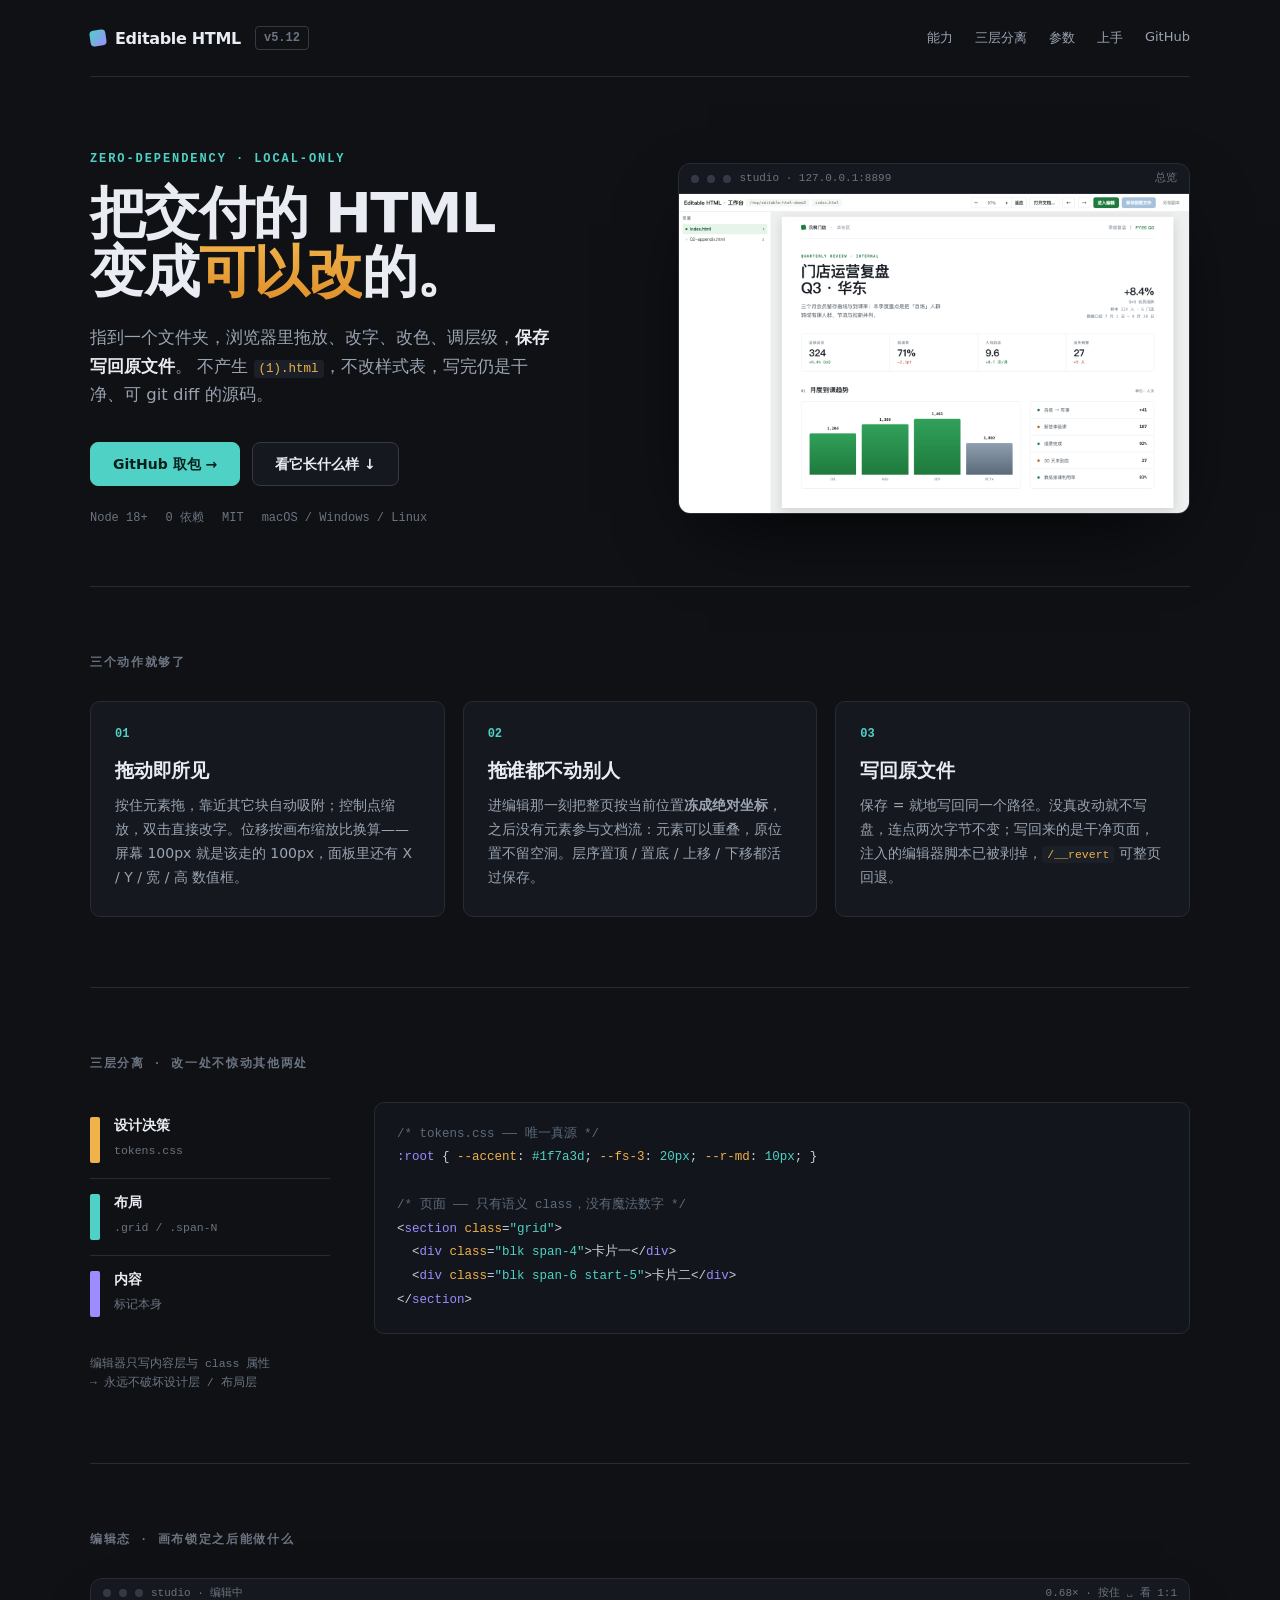
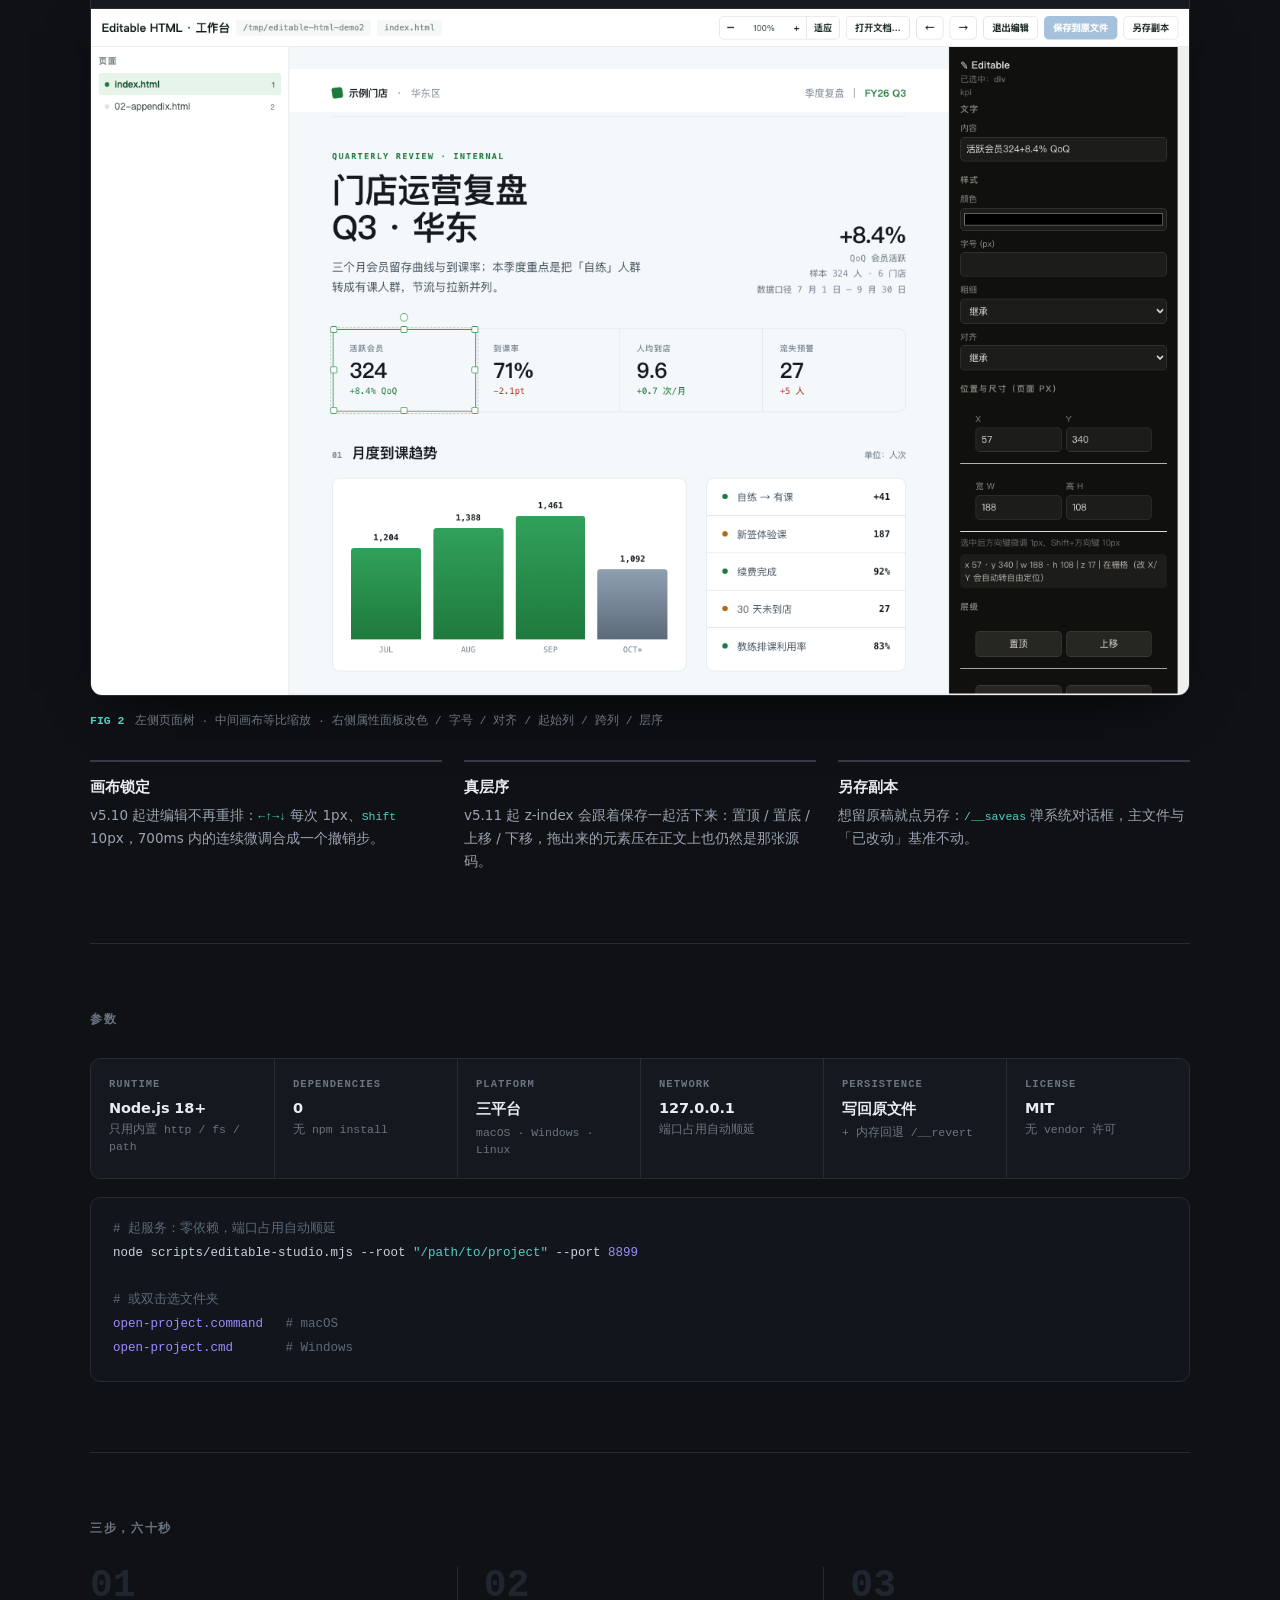
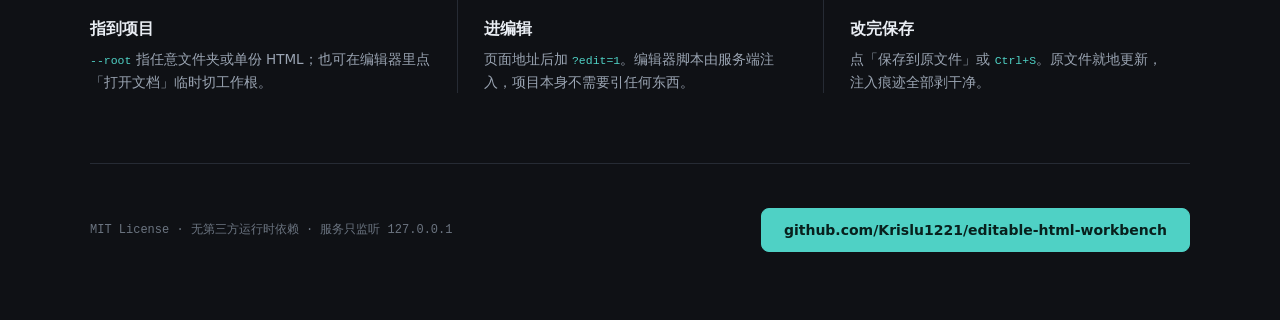
==== demo/index.html @ aa082f36 "fix(v5.12): measure the frozen canvas by its content, not its collapsed box Two bugs that only show " ====
<!DOCTYPE html>
<html lang="zh-CN">
<head>
<meta charset="utf-8">
<meta name="viewport" content="width=device-width,initial-scale=1">
<title>Editable HTML 工作台 · 交付物不应该只能由作者改</title>
<meta name="description" content="指向任意项目文件夹，在浏览器里拖动 / 改字 / 改色 / 调层级，保存就地写回原文件。零依赖，只监听 127.0.0.1。">
<style>
  :root{
    --bg:#0f1115; --bg2:#15181e; --line:#262b34; --line2:#343a45;
    --ink:#e9edf3; --ink2:#9aa4b2; --ink3:#6b7480;
    --cy:#4fd1c5; --am:#f0b24a; --vi:#9d8cff;
    --mono:ui-monospace,SFMono-Regular,"SF Mono",Menlo,Consolas,monospace;
    --sans:"PingFang SC","Hiragino Sans GB","Microsoft YaHei",system-ui,sans-serif;
  }
  *{box-sizing:border-box}
  html,body{margin:0;background:var(--bg);color:var(--ink);font-family:var(--sans);-webkit-font-smoothing:antialiased}
  .wrap{max-width:1180px;margin:0 auto;padding:0 40px}
  a{color:inherit}

  .top{display:flex;align-items:center;gap:14px;padding:26px 0;border-bottom:1px solid var(--line)}
  .logo{display:flex;align-items:center;gap:9px;font-weight:800;letter-spacing:-.02em}
  .logo i{width:16px;height:16px;border-radius:4px;background:linear-gradient(135deg,var(--cy),var(--vi));display:block;transform:rotate(-8deg)}
  .tag{font:600 12px/1 var(--mono);color:var(--ink3);border:1px solid var(--line2);padding:5px 8px;border-radius:4px}
  .top .sp{flex:1}
  .top nav{display:flex;gap:22px;font-size:13px;color:var(--ink2)}
  .top nav a{text-decoration:none}
  .top nav a:hover{color:var(--ink)}

  .hero{padding:76px 0 62px;display:grid;grid-template-columns:1.02fr .98fr;gap:56px;align-items:center}
  .kicker{font:600 12px/1 var(--mono);color:var(--cy);letter-spacing:.16em;text-transform:uppercase}
  h1{font-size:56px;line-height:1.06;letter-spacing:-.03em;margin:18px 0 22px;font-weight:800}
  h1 em{font-style:normal;background:linear-gradient(180deg,var(--am),#e08f2a);-webkit-background-clip:text;background-clip:text;color:transparent}
  .lede{font-size:16.5px;line-height:1.75;color:var(--ink2);max-width:44ch;margin:0}
  .lede b{color:var(--ink)}
  .lede code{font:500 12.5px/1 var(--mono);color:var(--am);background:#1b1f27;padding:2px 5px;border-radius:3px}
  .btns{display:flex;gap:12px;margin-top:32px}
  .btn{font:700 14px/1 var(--sans);padding:14px 22px;border-radius:8px;border:1px solid var(--line2);background:var(--bg2);color:var(--ink);text-decoration:none;display:inline-block}
  .btn.p{background:var(--cy);border-color:var(--cy);color:#08201d}
  .meta{display:flex;gap:18px;margin-top:26px;font:500 12px/1 var(--mono);color:var(--ink3);flex-wrap:wrap}

  .canvas{background:var(--bg2);border:1px solid var(--line);border-radius:12px;overflow:hidden;box-shadow:0 30px 80px -30px #000}
  .cbar{display:flex;align-items:center;gap:8px;padding:9px 12px;border-bottom:1px solid var(--line);font:500 11px/1 var(--mono);color:var(--ink3)}
  .dot{width:8px;height:8px;border-radius:50%;background:var(--line2);display:block}
  .cbar .sp{flex:1}
  .cbody{background:radial-gradient(circle at 50% -10%,#1c2330 0,transparent 60%);line-height:0}
  .cbody img{width:100%;height:auto;display:block}

  .sec{padding:70px 0;border-top:1px solid var(--line)}
  .sec h2{font:600 12px/1 var(--mono);color:var(--ink3);letter-spacing:.14em;text-transform:uppercase;margin:0 0 32px}

  .cards{display:grid;grid-template-columns:repeat(3,1fr);gap:18px}
  .card{border:1px solid var(--line);border-radius:10px;padding:26px 24px;background:var(--bg2)}
  .card .n{font:700 12px/1 var(--mono);color:var(--cy);margin-bottom:18px}
  .card h3{font-size:19px;margin:0 0 10px;letter-spacing:-.01em}
  .card p{font-size:14px;line-height:1.7;color:var(--ink2);margin:0}
  .card code{font:500 11.5px/1 var(--mono);color:var(--am);background:#1b1f27;padding:2px 5px;border-radius:3px}

  .layers{display:grid;grid-template-columns:240px 1fr;gap:44px;align-items:start}
  .layer{display:flex;gap:14px;padding:15px 0;border-bottom:1px solid var(--line)}
  .sw{width:10px;flex:0 0 10px;border-radius:2px;height:46px}
  .layer b{display:block;font-size:14px;margin-bottom:4px}
  .layer span{font:500 11.5px/1.6 var(--mono);color:var(--ink3)}
  pre{margin:0;background:#12151b;border:1px solid var(--line);border-radius:10px;padding:20px 22px;font:500 12.5px/1.9 var(--mono);color:#c9d1dc;overflow:auto}
  .k{color:var(--vi)}.s{color:var(--cy)}.c{color:#5d6a7a}.a{color:var(--am)}

  /* 参数条：来自方向 C，横排一格一参数 */
  .strip{display:grid;grid-template-columns:repeat(6,1fr);border:1px solid var(--line);border-radius:10px;overflow:hidden;background:var(--bg2)}
  .cell{padding:20px 18px;border-left:1px solid var(--line)}
  .cell:first-child{border-left:0}
  .cell .lb{font:600 10.5px/1 var(--mono);color:var(--ink3);letter-spacing:.1em;text-transform:uppercase;margin-bottom:10px}
  .cell .vl{font-size:14.5px;font-weight:700;letter-spacing:-.01em}
  .cell .vl small{display:block;font:500 11.5px/1.5 var(--mono);color:var(--ink3);font-weight:400;margin-top:5px;letter-spacing:0}
  .cmd{margin-top:18px}

  .shot{display:grid;grid-template-columns:1fr;gap:14px}
  .shot .canvas{box-shadow:0 24px 60px -28px #000}
  .cap{font:500 11.5px/1.6 var(--mono);color:var(--ink3);display:flex;gap:10px;align-items:center;margin-top:2px}
  .cap b{color:var(--cy);font-weight:700}
  .bullet{display:grid;grid-template-columns:repeat(3,1fr);gap:22px;margin-top:30px}
  .bl{border-top:2px solid var(--line2);padding-top:16px}
  .bl h4{margin:0 0 7px;font-size:15px}
  .bl p{margin:0;font-size:13.5px;line-height:1.7;color:var(--ink2)}
  .bl code{font:500 11.5px/1 var(--mono);color:var(--cy)}

  .steps{display:grid;grid-template-columns:repeat(3,1fr)}
  .step{padding:0 26px;border-left:1px solid var(--line)}
  .step:first-child{border-left:0;padding-left:0}
  .step .i{font:700 38px/1 var(--mono);color:#20262f;margin-bottom:14px}
  .step h4{margin:0 0 8px;font-size:16px}
  .step p{margin:0;font-size:13.5px;line-height:1.7;color:var(--ink2)}
  .step code{font:500 11.5px/1 var(--mono);color:var(--cy)}

  .foot{border-top:1px solid var(--line);padding:44px 0 68px;display:flex;justify-content:space-between;align-items:center;gap:24px}
  .foot p{margin:0;font:500 12px/1.7 var(--mono);color:var(--ink3)}

  @media (max-width:960px){
    .wrap{padding:0 22px}
    .hero{grid-template-columns:1fr;gap:36px;padding-top:52px}
    h1{font-size:40px}
    .cards,.bullet,.steps{grid-template-columns:1fr}
    .layers{grid-template-columns:1fr;gap:24px}
    .strip{grid-template-columns:repeat(2,1fr)}
    .cell:nth-child(odd){border-left:0}
    .step{border-left:0;padding:0 0 24px}
    .foot{flex-direction:column;align-items:flex-start}
  }
</style>
</head>
<body>
<div class="wrap">
  <div class="top">
    <div class="logo"><i></i>Editable HTML</div><span class="tag">v5.12</span>
    <span class="sp"></span>
    <nav>
      <a href="#what">能力</a><a href="#layers">三层分离</a><a href="#spec">参数</a><a href="#how">上手</a><a href="https://github.com/Krislu1221/editable-html-workbench">GitHub</a>
    </nav>
  </div>

  <section class="hero">
    <div>
      <div class="kicker">zero-dependency · local-only</div>
      <h1>把交付的 HTML<br>变成<em>可以改</em>的。</h1>
      <p class="lede">指到一个文件夹，浏览器里拖放、改字、改色、调层级，<b>保存写回原文件</b>。
      不产生 <code>(1).html</code>，不改样式表，写完仍是干净、可 git diff 的源码。</p>
      <div class="btns">
        <a class="btn p" href="https://github.com/Krislu1221/editable-html-workbench">GitHub 取包 →</a>
        <a class="btn" href="#shots">看它长什么样 ↓</a>
      </div>
      <div class="meta"><span>Node 18+</span><span>0 依赖</span><span>MIT</span><span>macOS / Windows / Linux</span></div>
    </div>

    <div class="canvas">
      <div class="cbar"><i class="dot"></i><i class="dot"></i><i class="dot"></i><span>studio · 127.0.0.1:8899</span><span class="sp"></span><span>总览</span></div>
      <div class="cbody"><img src="assets/studio-preview.png" alt="Editable HTML 工作台总览：左侧页面树、中间画布、右侧属性面板"></div>
    </div>
  </section>

  <section class="sec" id="what">
    <h2>三个动作就够了</h2>
    <div class="cards">
      <div class="card"><div class="n">01</div><h3>拖动即所见</h3>
        <p>按住元素拖，靠近其它块自动吸附；控制点缩放，双击直接改字。位移按画布缩放比换算——屏幕 100px 就是该走的 100px，面板里还有 X / Y / 宽 / 高 数值框。</p></div>
      <div class="card"><div class="n">02</div><h3>拖谁都不动别人</h3>
        <p>进编辑那一刻把整页按当前位置<strong>冻成绝对坐标</strong>，之后没有元素参与文档流：元素可以重叠，原位置不留空洞。层序置顶 / 置底 / 上移 / 下移都活过保存。</p></div>
      <div class="card"><div class="n">03</div><h3>写回原文件</h3>
        <p>保存 = 就地写回同一个路径。没真改动就不写盘，连点两次字节不变；写回来的是干净页面，注入的编辑器脚本已被剥掉，<code>/__revert</code> 可整页回退。</p></div>
    </div>
  </section>

  <section class="sec" id="layers">
    <h2>三层分离 · 改一处不惊动其他两处</h2>
    <div class="layers">
      <div>
        <div class="layer"><div class="sw" style="background:var(--am)"></div><div><b>设计决策</b><span>tokens.css</span></div></div>
        <div class="layer"><div class="sw" style="background:var(--cy)"></div><div><b>布局</b><span>.grid / .span-N</span></div></div>
        <div class="layer" style="border:0"><div class="sw" style="background:var(--vi)"></div><div><b>内容</b><span>标记本身</span></div></div>
        <p style="font:500 11.5px/1.7 var(--mono);color:var(--ink3);margin:22px 0 0">编辑器只写内容层与 class 属性<br>→ 永远不破坏设计层 / 布局层</p>
      </div>
      <pre><span class="c">/* tokens.css —— 唯一真源 */</span>
<span class="k">:root</span> { <span class="a">--accent</span>: <span class="s">#1f7a3d</span>; <span class="a">--fs-3</span>: <span class="s">20px</span>; <span class="a">--r-md</span>: <span class="s">10px</span>; }

<span class="c">/* 页面 —— 只有语义 class，没有魔法数字 */</span>
&lt;<span class="k">section</span> <span class="a">class</span>=<span class="s">"grid"</span>&gt;
  &lt;<span class="k">div</span> <span class="a">class</span>=<span class="s">"blk span-4"</span>&gt;卡片一&lt;/<span class="k">div</span>&gt;
  &lt;<span class="k">div</span> <span class="a">class</span>=<span class="s">"blk span-6 start-5"</span>&gt;卡片二&lt;/<span class="k">div</span>&gt;
&lt;/<span class="k">section</span>&gt;</pre>
    </div>
  </section>

  <section class="sec" id="shots">
    <h2>编辑态 · 画布锁定之后能做什么</h2>
    <div class="shot">
      <div class="canvas">
        <div class="cbar"><i class="dot"></i><i class="dot"></i><i class="dot"></i><span>studio · 编辑中</span><span class="sp"></span><span>0.68× · 按住 ␣ 看 1:1</span></div>
        <div class="cbody"><img src="assets/studio-editing.png" alt="编辑态：元素被选中、属性面板可改 X/Y/宽/高与颜色字体、以及层序按钮"></div>
      </div>
      <div class="cap"><b>FIG 2</b><span>左侧页面树 · 中间画布等比缩放 · 右侧属性面板改色 / 字号 / 对齐 / 起始列 / 跨列 / 层序</span></div>
    </div>
    <div class="bullet">
      <div class="bl"><h4>画布锁定</h4><p>v5.10 起进编辑不再重排：<code>←↑→↓</code> 每次 1px、<code>Shift</code> 10px，700ms 内的连续微调合成一个撤销步。</p></div>
      <div class="bl"><h4>真层序</h4><p>v5.11 起 z-index 会跟着保存一起活下来：置顶 / 置底 / 上移 / 下移，拖出来的元素压在正文上也仍然是那张源码。</p></div>
      <div class="bl"><h4>另存副本</h4><p>想留原稿就点另存：<code>/__saveas</code> 弹系统对话框，主文件与「已改动」基准不动。</p></div>
    </div>
  </section>

  <section class="sec" id="spec">
    <h2>参数</h2>
    <div class="strip">
      <div class="cell"><div class="lb">Runtime</div><div class="vl">Node.js 18+<small>只用内置 http / fs / path</small></div></div>
      <div class="cell"><div class="lb">Dependencies</div><div class="vl">0<small>无 npm install</small></div></div>
      <div class="cell"><div class="lb">Platform</div><div class="vl">三平台<small>macOS · Windows · Linux</small></div></div>
      <div class="cell"><div class="lb">Network</div><div class="vl">127.0.0.1<small>端口占用自动顺延</small></div></div>
      <div class="cell"><div class="lb">Persistence</div><div class="vl">写回原文件<small>+ 内存回退 /__revert</small></div></div>
      <div class="cell"><div class="lb">License</div><div class="vl">MIT<small>无 vendor 许可</small></div></div>
    </div>
    <pre class="cmd"><span class="c"># 起服务：零依赖，端口占用自动顺延</span>
node scripts/editable-studio.mjs --root <span class="s">"/path/to/project"</span> --port <span class="k">8899</span>

<span class="c"># 或双击选文件夹</span>
<span class="k">open-project.command</span>   <span class="c"># macOS</span>
<span class="k">open-project.cmd</span>       <span class="c"># Windows</span></pre>
  </section>

  <section class="sec" id="how">
    <h2>三步，六十秒</h2>
    <div class="steps">
      <div class="step"><div class="i">01</div><h4>指到项目</h4><p><code>--root</code> 指任意文件夹或单份 HTML；也可在编辑器里点「打开文档」临时切工作根。</p></div>
      <div class="step"><div class="i">02</div><h4>进编辑</h4><p>页面地址后加 <code>?edit=1</code>。编辑器脚本由服务端注入，项目本身不需要引任何东西。</p></div>
      <div class="step"><div class="i">03</div><h4>改完保存</h4><p>点「保存到原文件」或 <code>Ctrl+S</code>。原文件就地更新，注入痕迹全部剥干净。</p></div>
    </div>
  </section>

  <div class="foot">
    <p>MIT License · 无第三方运行时依赖 · 服务只监听 127.0.0.1</p>
    <a class="btn p" href="https://github.com/Krislu1221/editable-html-workbench">github.com/Krislu1221/editable-html-workbench</a>
  </div>
</div>
</body>
</html>
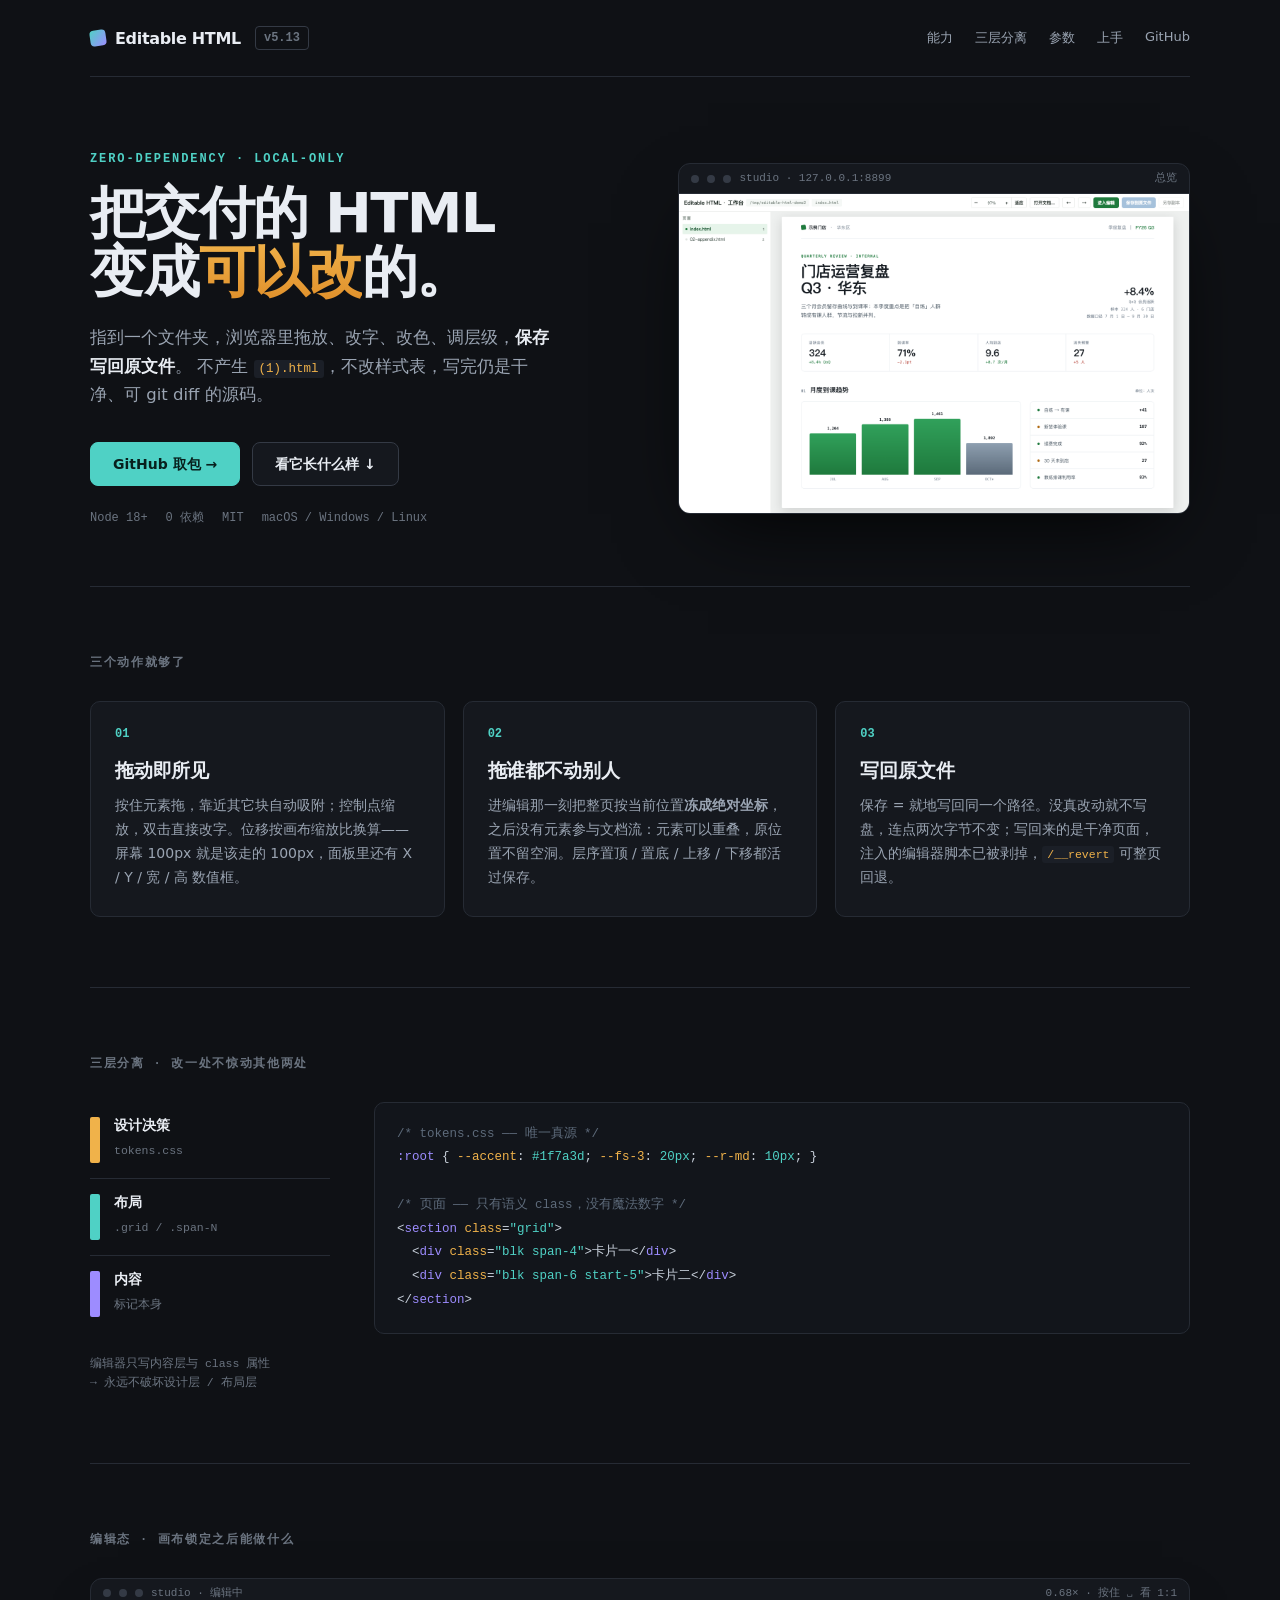
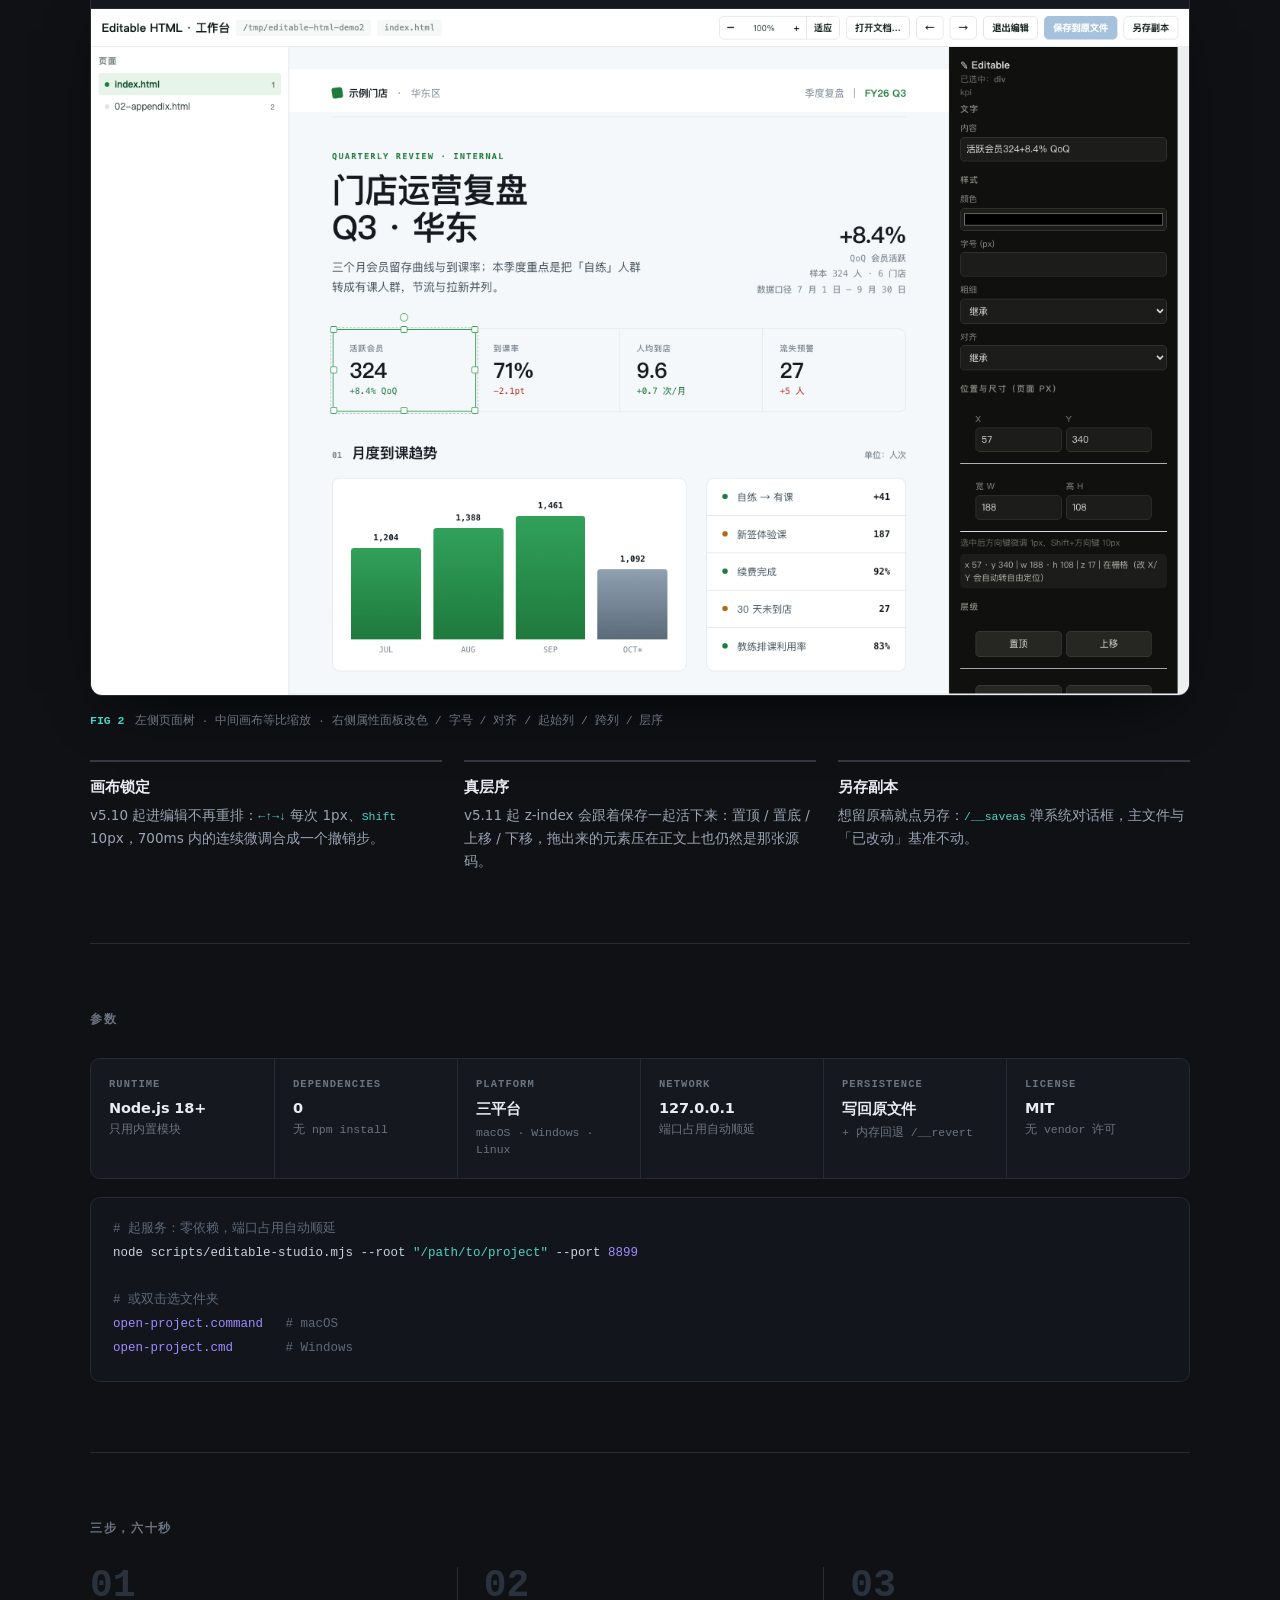
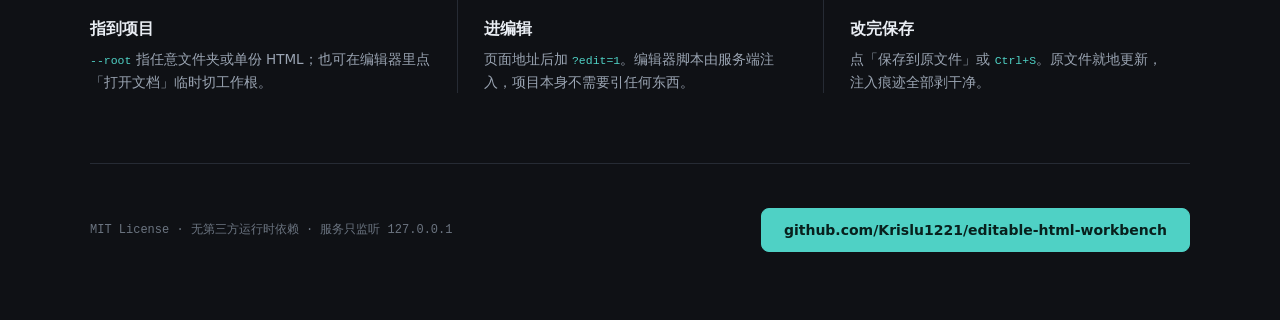
==== commit e0195e9e: "fix(v5.13): dragging must not change an element's formatting, and must not let neighbours take its s" ====
--- a/demo/index.html
+++ b/demo/index.html
@@ -86,7 +86,7 @@
   .steps{display:grid;grid-template-columns:repeat(3,1fr)}
   .step{padding:0 26px;border-left:1px solid var(--line)}
   .step:first-child{border-left:0;padding-left:0}
-  .step .i{font:700 38px/1 var(--mono);color:#20262f;margin-bottom:14px}
+  .step .i{font:700 38px/1 var(--mono);color:#2a323d;margin-bottom:14px}
   .step h4{margin:0 0 8px;font-size:16px}
   .step p{margin:0;font-size:13.5px;line-height:1.7;color:var(--ink2)}
   .step code{font:500 11.5px/1 var(--mono);color:var(--cy)}
@@ -110,7 +110,7 @@
 <body>
 <div class="wrap">
   <div class="top">
-    <div class="logo"><i></i>Editable HTML</div><span class="tag">v5.12</span>
+    <div class="logo"><i></i>Editable HTML</div><span class="tag">v5.13</span>
     <span class="sp"></span>
     <nav>
       <a href="#what">能力</a><a href="#layers">三层分离</a><a href="#spec">参数</a><a href="#how">上手</a><a href="https://github.com/Krislu1221/editable-html-workbench">GitHub</a>
@@ -187,7 +187,7 @@
   <section class="sec" id="spec">
     <h2>参数</h2>
     <div class="strip">
-      <div class="cell"><div class="lb">Runtime</div><div class="vl">Node.js 18+<small>只用内置 http / fs / path</small></div></div>
+      <div class="cell"><div class="lb">Runtime</div><div class="vl">Node.js 18+<small>只用内置模块</small></div></div>
       <div class="cell"><div class="lb">Dependencies</div><div class="vl">0<small>无 npm install</small></div></div>
       <div class="cell"><div class="lb">Platform</div><div class="vl">三平台<small>macOS · Windows · Linux</small></div></div>
       <div class="cell"><div class="lb">Network</div><div class="vl">127.0.0.1<small>端口占用自动顺延</small></div></div>
